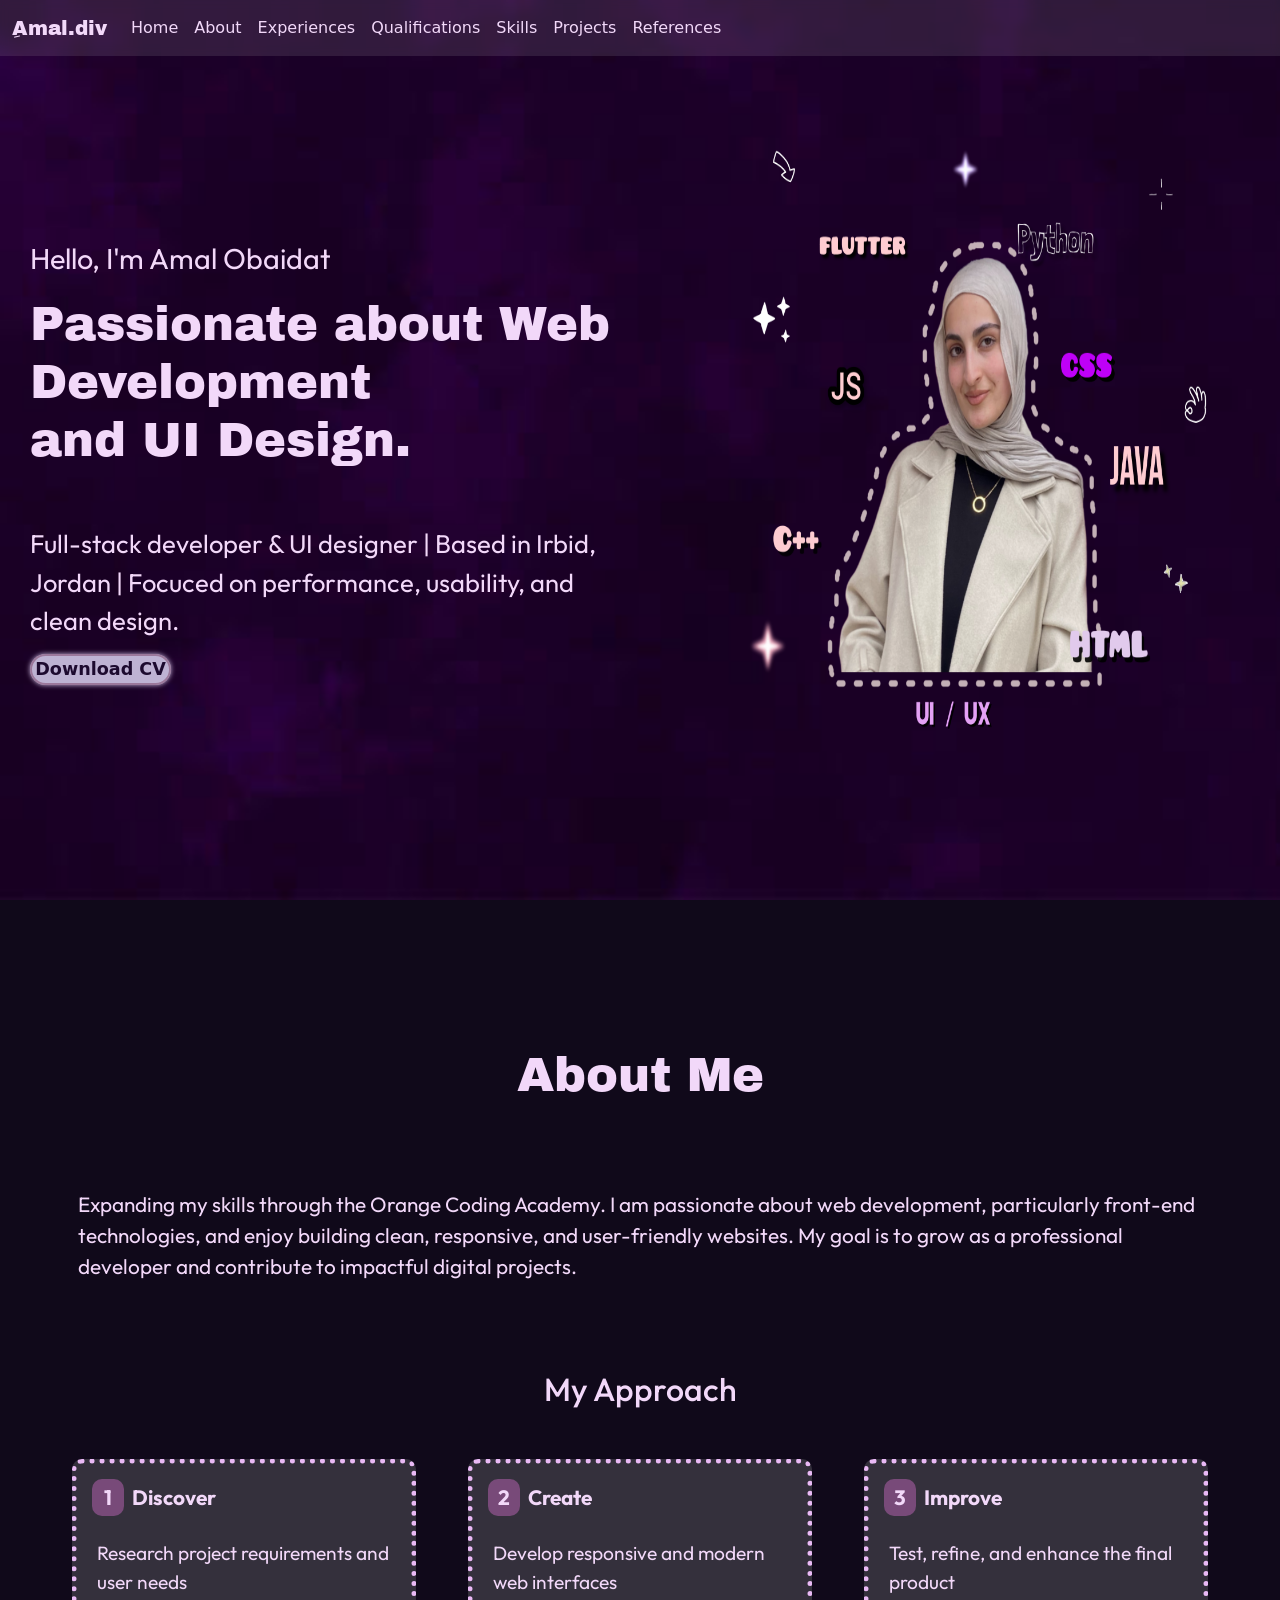
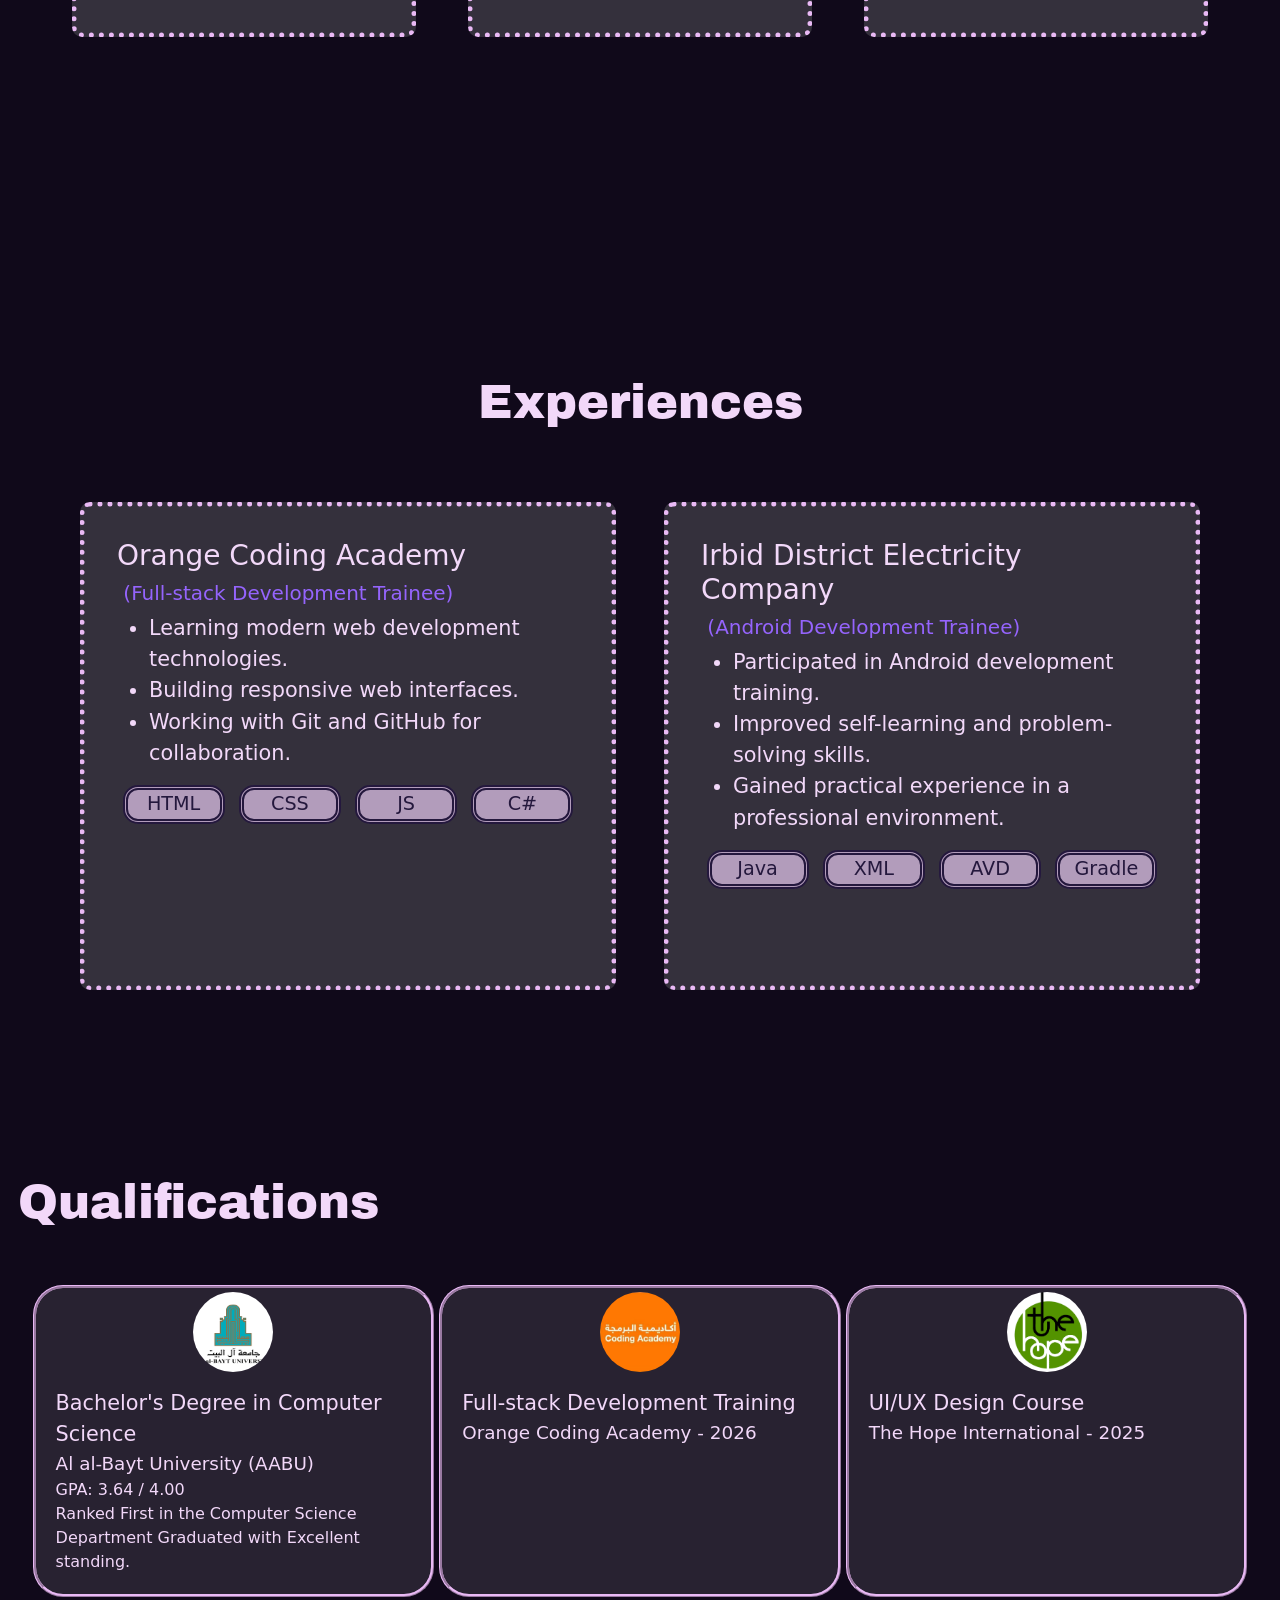
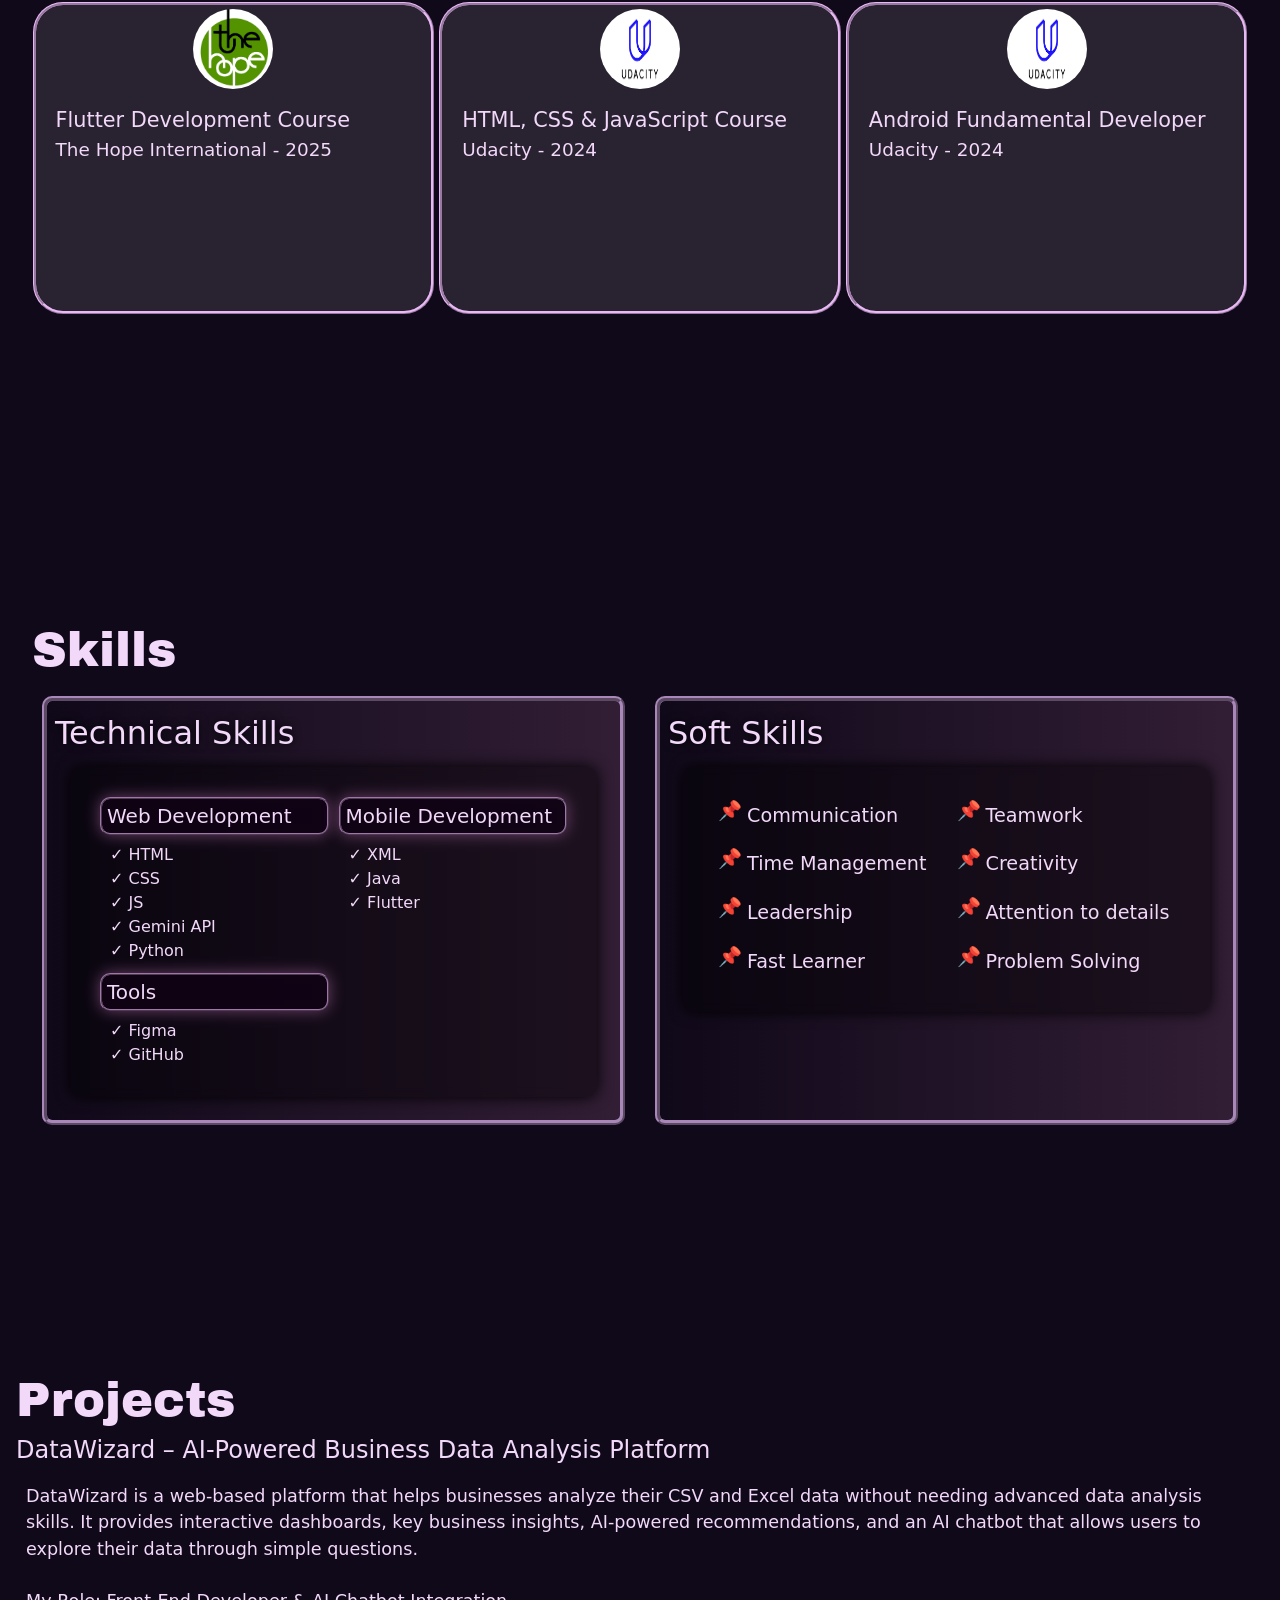
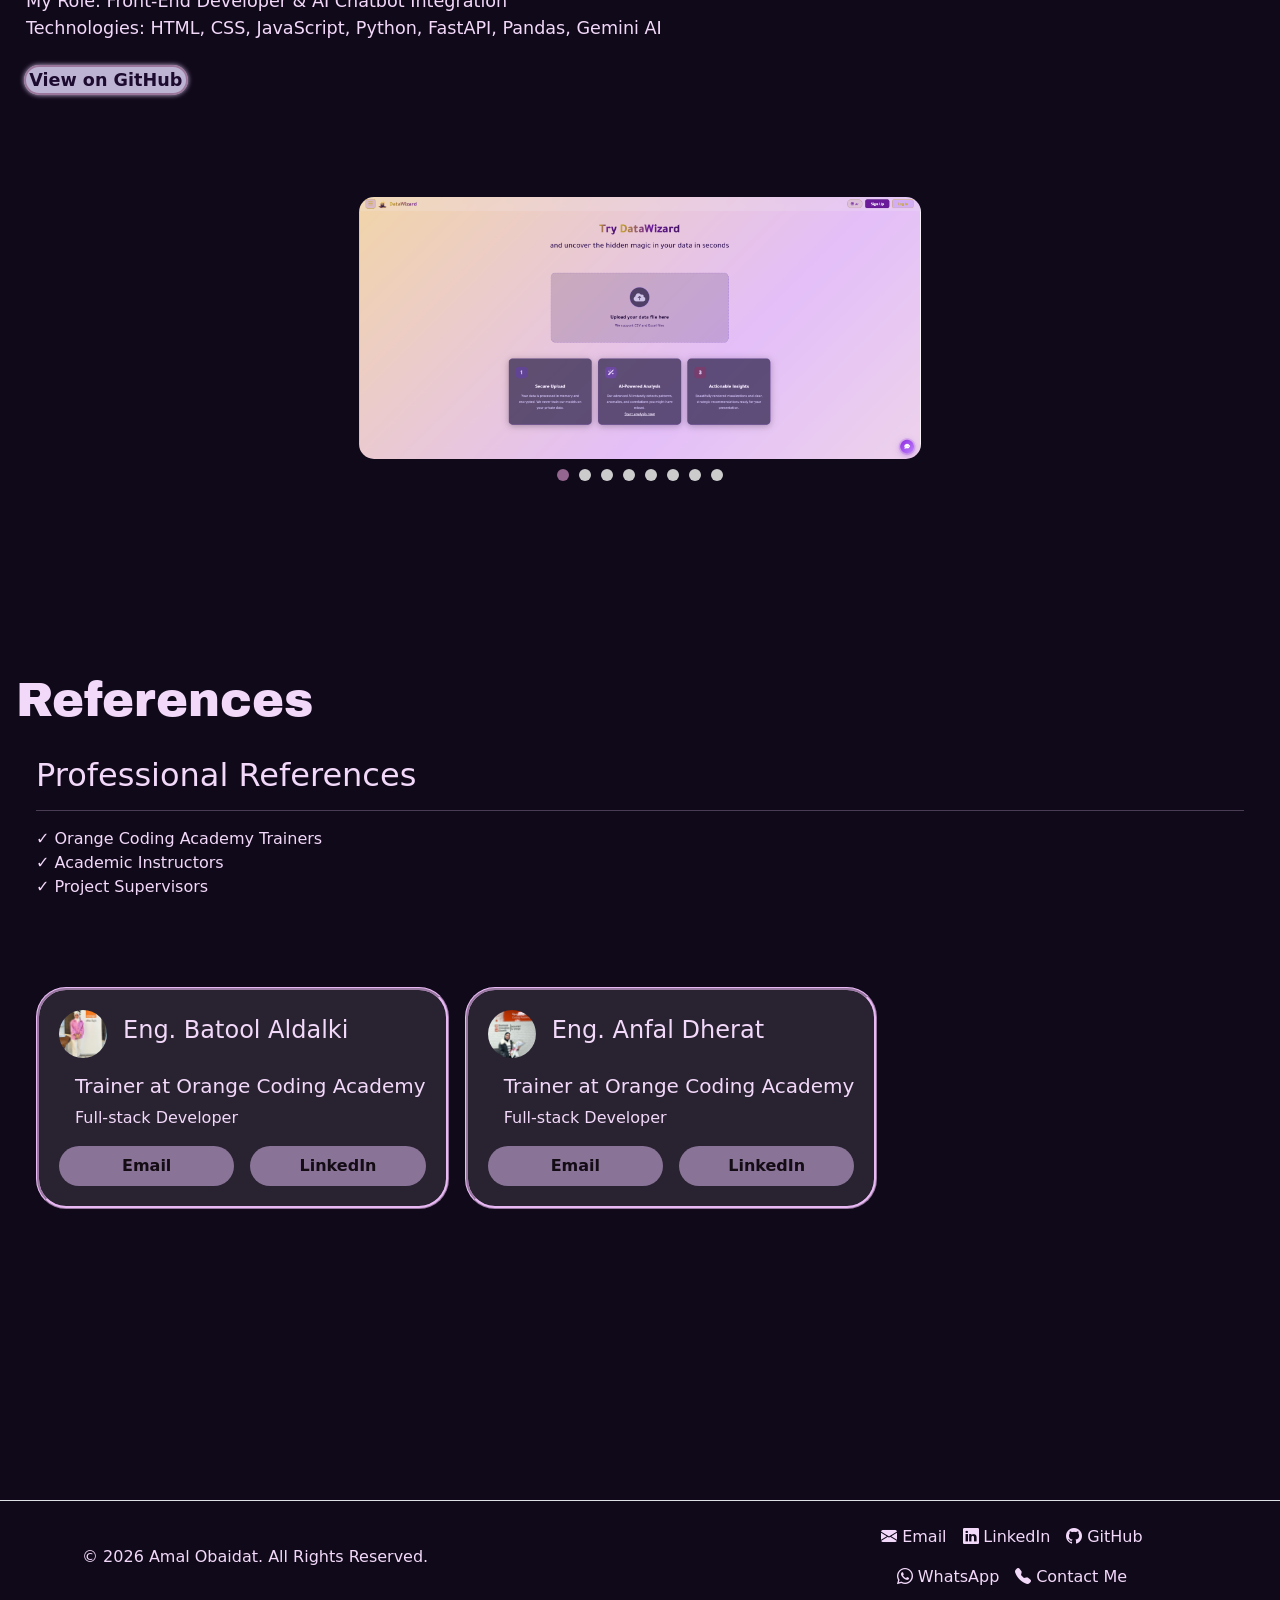
==== index.html @ 9ac4a7b2 "r" ====
<!DOCTYPE html>
<html lang="en">

<head>
    <meta charset="UTF-8">
    <meta name="viewport" content="width=device-width, initial-scale=1.0">
    <title>Document</title>
    <link rel="stylesheet" href="home.css">
    <link rel="preconnect" href="https://fonts.googleapis.com">
    <link rel="preconnect" href="https://fonts.gstatic.com" crossorigin>
    <link href="https://fonts.googleapis.com/css2?family=Archivo+Black&display=swap" rel="stylesheet">
    <link href="https://fonts.googleapis.com/css2?family=Outfit&display=swap" rel="stylesheet">
    <link href="https://cdn.jsdelivr.net/npm/bootstrap@5.3.2/dist/css/bootstrap.min.css" rel="stylesheet">
    <link rel="stylesheet" href="https://cdn.jsdelivr.net/npm/bootstrap-icons@1.13.1/font/bootstrap-icons.min.css">

</head>

<body>
    <nav class="navbar navbar-expand-lg navbar-dark">
        <div class="container-fluid">
            <a class="navbar-brand" href="#">ِAmal.div</a>
            <button class="navbar-toggler" type="button" data-bs-toggle="collapse"
                data-bs-target="#navbarSupportedContent" aria-controls="navbarSupportedContent" aria-expanded="false"
                aria-label="Toggle navigation">
                <span class="navbar-toggler-icon"></span>
            </button>
            <div class="collapse navbar-collapse" id="navbarSupportedContent">
                <ul class="navbar-nav me-auto mb-2 mb-lg-0">
                    <li class="nav-item">
                        <a class="nav-link active" aria-current="page" href="#">Home</a>
                    </li>
                    <li class="nav-item">
                        <a class="nav-link active" href="#aboutSec">About</a>
                    </li>
                    <li class="nav-item ">
                        <a class="nav-link active" href="#experSec">Experiences</a>
                    </li>
                    <li class="nav-item ">
                        <a class="nav-link active" href="#qualiSec">Qualifications</a>
                    </li>
                    <li class="nav-item ">
                        <a class="nav-link active" href="#skillsSec">Skills</a>
                    </li>
                    <li class="nav-item">
                        <a class="nav-link active" href="#projSec">Projects</a>
                    </li>
                    <li class="nav-item">
                        <a class="nav-link active" href="#refSec">References</a>
                    </li>
                </ul>
            </div>
        </div>
    </nav>
    <section class="hero">
        <div class="mainHero">

            <div class="grid2">
                <div class="name outfit">
                    <p>Hello, I'm Amal Obaidat</p>
                </div>
                <div class="archivo-black-regular textSize">
                    <h3>Passionate about Web Development<br> and UI Design.</h3>
                </div>
                <br><br>
                <div class="disc outfit">
                    <p>Full-stack developer & UI designer | Based in Irbid, Jordan | Focuced
                        on performance, usability, and clean design.</p>
                </div>
                <div>
                    <a href="https://www.luminpdf.com/app/pdf/viewer/amal-obaidat-cv-6aa85204b382216ed9aecb47?credentials-id=407cf5a4-6e27-4ffc-93f7-f5c32517cfba&authStatus=sign_up&can-join-workspace=false&from=drive"
                        id="cvBut" target="_blank">Download CV</a>
                </div>
            </div>
            <div class="img"><img src="images/amalPic2.png"></div>
        </div>
    </section>


    <section class="about outfit" id="aboutSec">
        <div class="archivo-black-regular title"> About Me</div>
        <div class="content">
            <div class="mainText">
                <p>Expanding my skills through the Orange Coding Academy. I am passionate about web development,
                    particularly
                    front-end technologies, and enjoy building clean, responsive, and user-friendly websites. My goal is
                    to grow
                    as a professional developer and contribute to impactful digital projects.
                </p>

            </div>
            <br>
            <div class="cardContainer">
                <h2 class="headText">My Approach</h2>
                <div class="cards">
                    <div class="card1">
                        <div class="cardContent">
                            <div class="top">
                                <div class="num1">1</div>
                                <div class="sub">
                                    <p>Discover</p>
                                </div>
                            </div>

                            <div>
                                <p class="text">Research project requirements and user needs</p>
                            </div>
                        </div>
                    </div>
                    <div class="card2">
                        <div class="cardContent">
                            <div class="top">
                                <div class="num2">2</div>
                                <div class="sub">
                                    <p>Create</p>
                                </div>
                            </div>
                            <div>
                                <p class="text">Develop responsive and modern web interfaces</p>
                            </div>
                        </div>
                    </div>
                    <div class="card3">

                        <div class="cardContent">
                            <div class="top">
                                <div class="num3">3</div>
                                <div class="sub">
                                    <p>Improve</p>
                                </div>
                            </div>

                            <div>
                                <p class="text">Test, refine, and enhance the final product</p>
                            </div>
                        </div>
                    </div>
                </div>
            </div>

        </div>

    </section>
    <section class="experiences" id="experSec">

        <div class="sec1">
            <div class="archivo-black-regular Etitle"> Experiences</div>
            <div class="EContent">
                <div class="contentCards">
                    <div class="expCards">
                        <h3 class="head3">Orange Coding Academy</h3>
                        <h5 class="discHeading">&nbsp;(Full-stack Development Trainee)</h5>
                        <ul class="list">
                            <li>Learning modern web development technologies.</li>
                            <li>Building responsive web interfaces.</li>
                            <li>Working with Git and GitHub for collaboration.</li>
                        </ul>
                        <div class="using">
                            <div class="items">HTML</div>
                            <div class="items">CSS</div>
                            <div class="items"> JS</div>
                            <div class="items">C#</div>
                        </div>
                    </div>
                    <div class="expCards">
                        <h3 class="head3">Irbid District Electricity Company</h3>
                        <h5 class="discHeading">&nbsp;(Android Development Trainee)</h5>
                        <ul class="list">
                            <li>Participated in Android development training.</li>
                            <li>Improved self-learning and problem-solving skills.</li>
                            <li>Gained practical experience in a professional environment.</li>
                        </ul>
                        <div class="using">
                            <div class="items">Java</div>
                            <div class="items">XML</div>
                            <div class="items">AVD</div>
                            <div class="items">Gradle</div>
                        </div>
                    </div>
                </div>

            </div>
        </div>

    </section>
    <section class="qualifications" id="qualiSec">
        <div class="archivo-black-regular title"> Qualifications</div>
        <div class="quali">
            <div class="qualiCards">
                <div class="icon"><img src="images/AABU.png" alt="AABU"></div>
                <div class="qualiName">Bachelor's Degree in Computer Science</div>
                <div class="from">Al al-Bayt University (AABU)</div>
                <div class="moreDetails">GPA: 3.64 / 4.00 <br>
                    Ranked First in the Computer Science Department
                    Graduated with Excellent standing.</div>
            </div>
            <div class="qualiCards">
                <div class="icon"><img src="images/orange.jpg" alt="orange"></div>
                <div class="qualiName">Full-stack Development Training</div>
                <div class="from">Orange Coding Academy - 2026</div>
            </div>
            <div class="qualiCards">
                <div class="icon">
                    <div><img src="images/the hope.png" alt="the hope"></div>
                </div>
                <div class="qualiName">UI/UX Design Course</div>
                <div class="from">The Hope International - 2025</div>
            </div>
            <div class="qualiCards">
                <div class="icon"><img src="images/the hope.png" alt="the hope"></div>
                <div class="qualiName">Flutter Development Course</div>
                <div class="from">The Hope International - 2025</div>
            </div>
            <div class="qualiCards">
                <div class="icon"><img src="images/udacity.png" alt="udacity"></div>
                <div class="qualiName">HTML, CSS & JavaScript Course</div>
                <div class="from">Udacity - 2024</div>
            </div>
            <div class="qualiCards">
                <div class="icon"><img src="images/udacity.png" alt="udacity"></div>
                <div class="qualiName">Android Fundamental Developer</div>
                <div class="from">Udacity - 2024</div>
            </div>
        </div>
    </section>
    <section class="skills " id="skillsSec">
        <div class="archivo-black-regular title"> Skills</div>
        <div class="skillsContainer">
            <div class="techSection">
                <div class="skillTitle">Technical Skills</div>
                <div class="techSkill">
                    <div class="techList">
                        <h5 class="head5 back">Web Development</h5>
                        <div class="langs">✓ HTML</div>
                        <div class="langs">✓ CSS</div>
                        <div class="langs">✓ JS</div>
                        <div class="langs">✓ Gemini API</div>
                        <div class="langs">✓ Python</div>
                    </div>
                    
                    <div class="techList">
                        <h5 class="head5 back">Mobile Development</h5>
                        <div class="langs">✓ XML</div>
                        <div class="langs">✓ Java</div>
                        <div class="langs">✓ Flutter</div>
                    </div>
                    
                     <div class="techList">
                        <h5 class="head5 back">Tools</h5>
                        <div class="langs">✓ Figma</div>
                        <div class="langs">✓ GitHub</div>
                    </div>

                    
                    
                </div>
            </div>
            <div class="softSection">
                <div class="skillTitle">Soft Skills</div>
                <div class="softSkill">
                    <div class="soft">Communication</div>
                    <div class="soft">Teamwork</div>
                    <div class="soft">Time Management</div>
                    <div class="soft">Creativity</div>
                    <div class="soft">Leadership</div>
                    <div class="soft">Attention to details</div>
                    <div class="soft">Fast Learner</div>
                    <div class="soft">Problem Solving</div>
                </div>
            </div>
        </div>
    </section>
    <section class="projects" id="projSec">
        <div class="archivo-black-regular title"> Projects</div>

        <div class="proName">
            <h4 class="head4">DataWizard – AI-Powered Business Data Analysis Platform </h4>
            <div>
                <p>DataWizard is a web-based platform that helps businesses analyze their CSV and Excel data without
                    needing
                    advanced data analysis skills. It provides interactive dashboards, key business insights, AI-powered
                    recommendations, and an AI chatbot that allows users to explore their data through simple
                    questions.<br><br>

                    My Role: Front-End Developer & AI Chatbot Integration<br>
                    Technologies: HTML, CSS, JavaScript, Python, FastAPI, Pandas, Gemini AI</p>
                    <a href="https://github.com/amal-Obaidat55" class="gitBtn">View on GitHub</a>
            </div>
        </div>
        <div class="proCont">
            <input type="radio" name="imgs" id="img1" checked>
            <input type="radio" name="imgs" id="img2">
            <input type="radio" name="imgs" id="img3">
            <input type="radio" name="imgs" id="img4">
            <input type="radio" name="imgs" id="img5">
            <input type="radio" name="imgs" id="img6">
            <input type="radio" name="imgs" id="img7">
            <input type="radio" name="imgs" id="img8">

            <div class="proImgs">
                <div class="imgs slide1"><img src="images/home.png" alt="proPic"></div>
                <div class="imgs slide2"><img src="images/basic1.png" alt="proPic"></div>
                <div class="imgs slide3"><img src="images/basic2.png" alt="proPic"></div>
                <div class="imgs slide4"><img src="images/ai1.png" alt="proPic"></div>
                <div class="imgs slide5"><img src="images/dash.png" alt="proPic"></div>
                <div class="imgs slide6"><img src="images/insight1.png" alt="proPic"></div>
                <div class="imgs slide7"><img src="images/chat.png" alt="proPic"></div>
                <div class="imgs slide8"><img src="images/history.png" alt="proPic"></div>
            </div>
            <div class="dots">
                <label for="img1"></label>
                <label for="img2"></label>
                <label for="img3"></label>
                <label for="img4"></label>
                <label for="img5"></label>
                <label for="img6"></label>
                <label for="img7"></label>
                <label for="img8"></label>
            </div>
        </div>

    </section>
    <section class="references" id="refSec">
        <div class="archivo-black-regular title"> References</div>
        <div class="refContent">
            <h2 class="head2">Professional References</h2>
            <hr>
            <div class="refPiont">
                <p>
                    ✓ Orange Coding Academy Trainers<br>
                    ✓ Academic Instructors<br>
                    ✓ Project Supervisors<br>
                </p>
                <br><br><br>
                <div class="refCards">
                    <div class="RCard1">
                        <div class="nameImg">
                            <img src="images/batoolCoach.jpg">
                            <h4 class="head4">
                                Eng. Batool Aldalki
                            </h4>

                        </div>
                        <h5 class="head5 refHead">Trainer at Orange Coding Academy</h5>
                        <p>Full-stack Developer</p>
                        <div class="RContact">
                            <a href="mailto:gt.batool.aldalki@orange.com">Email</a>
                            <a href="https://www.linkedin.com/in/batool-walid-b33894228/">LinkedIn</a>
                        </div>

                    </div>
                    <div class="RCard2">
                        <div class="nameImg">
                            <img src="images/anfalCoach.jpg">
                            <h4 class="head4">
                                Eng. Anfal Dherat
                            </h4>

                        </div>

                        <h5 class="head5 refHead">Trainer at Orange Coding Academy</h5>
                        <p>Full-stack Developer</p>
                        <div class="RContact">
                            <a href="mailto:gt.anfal.daharat@orange.com">Email</a>
                            <a href="https://www.linkedin.com/in/anfal-dherat/">LinkedIn</a>

                        </div>
                    </div>
                </div>

            </div>
    </section>
    <footer class="py-3  border-top">
        <div class="container d-flex flex-wrap justify-content-between align-items-center">
            <p class="col-md-4 mb-0 ">&copy; 2026 Amal Obaidat. All Rights Reserved.</p>

            <ul class="nav col-md-4 justify-content-center">
                <li class="nav-item">
                    <a href="mailto:amalobaidat065@gmail.com" target="_blank"
                        class="nav-link px-2 "><i class="bi bi-envelope-fill"></i>Email</a></li>
                <li class="nav-item"><a href="https://www.linkedin.com/in/amal-obaidat-153306365" target="_blank"
                        class="nav-link px-2 "><i class="bi bi-linkedin"></i>LinkedIn</a></li>
                <li class="nav-item"><a href="https://github.com/amal-Obaidat55" target="_blank"
                        class="nav-link px-2 "><i class="bi bi-github"></i>GitHub</a></li>
                <li class="nav-item"><a href="https://wa.me/962775417421" target="_blank"
                        class="nav-link px-2 "><i class="bi bi-whatsapp"></i>WhatsApp </a></li>
                <li class="nav-item"><a href="tel:+962775417421" target="_blank" class="nav-link px-2 "><i class="bi bi-telephone-fill"></i>Contact Me </a>
                </li>
            </ul>
        </div>
    </footer>
    <script src="https://cdn.jsdelivr.net/npm/bootstrap@5.3.2/dist/js/bootstrap.bundle.min.js"></script>
</body>

</html>
---- home.css ----
* {
    color: rgb(242, 216, 249);

}

body {
    margin: 0;
    padding: 0;
}

.navbar {
    background: rgba(255, 255, 255, 0.1);
    backdrop-filter: blur(5px);
    position: fixed !important;
    width: 100%;
    top: 0;
    z-index: 1000;
}

.navbar .nav-link.active {
    color: rgb(242, 216, 249) !important;

}

.navbar-brand {
    color: rgb(242, 216, 249) !important;
    font-family: "Archivo Black", sans-serif;
    font-weight: 200;
    font-style: normal;
}

.hero,
.about,
.experiences,
.qualifications,
.skills,
.projects,
.references {
    width: 100%;
    height: 100%;
}

.mainHero {
    padding: 10px;
    height: 100vh;
    background-image: url(images/PBack.jpg);
    background-repeat: no-repeat;
    background-size: cover;
    display: flex;
}

.grid2 {
    padding: 20px;
    flex: 1;
    height: 100dvh;
    display: flex;
    flex-direction: column;
    justify-content: center;
}

.archivo-black-regular {
    font-family: "Archivo Black", sans-serif;
    font-weight: 400;
    font-style: normal;
}

.textSize h3 {
    font-size: 3rem;
}

.outfit {
    font-family: "Outfit", sans-serif;
    font-optical-sizing: auto;
    font-weight: 400;
    font-style: normal;
}

.name {
    font-size: 1.8rem;
}

.disc {
    font-size: 1.6rem;
}

#cvBut {
    color: rgb(29, 10, 47);
    font-size: 1.1rem;
    text-decoration: none;
    border-radius: 25px;
    background-color: rgb(208, 198, 230, 0.9);
    margin-top: 3rem;
    border: 2px solid rgb(155, 120, 155);
    box-shadow: 0 0 5px rgb(200, 181, 219);
    width: 25%;
    height: 50%;
    padding: 0.2rem;
    font-weight: bold;
}

#cvBut:hover {
    color: rgb(242, 216, 249);
    background-color: rgb(208, 198, 230, 0.3);
    transition: 0.5s ease;
    transform: scale(1.3);
    padding: 0.5rem;
    border: 2px none plum;
    box-shadow: 0 0 8px rgb(155, 120, 155);
    font-weight: bold;
}

.img {
    flex: 1;
    display: flex;
    align-items: center;
    justify-content: center;

}

.img img {
    margin: 50px 20px 20px;
    width: 90%;
    height: 90%;
}

@media (max-width:480px) {
    .mainHero {
        padding: 3px;
        min-height: 100dvh;
        height: 100dvh;
        flex-direction: column-reverse;
        text-align: center;
    }

    .grid2 {
        padding: 5px;
        height: 50%;
        align-items: center;
    }

    .textSize h3 {
        font-size: 1rem;
    }

    .name {
        font-size: 0.8rem;
    }

    .disc {
        font-size: 0.8rem;
    }

    .img img {
        width: 60%;
        height: auto;
        margin-top: 80px;
    }

    #cvBut {
        width: fit-content;
        margin-top: 1rem;
        font-size: 0.7rem;
        padding: 2px 4px;
        height: auto;
    }


}

@media (min-width:481px) and (max-width:768px) {
    .mainHero {
        padding: 13px;
        min-height: 100dvh;
        height: 100dvh;
        flex-direction: column-reverse;
        text-align: center;
    }

    .grid2 {
        padding: 5px;
        height: 50%;
        align-items: center;
    }

    .textSize h3 {
        font-size: 1.5rem;
    }

    .name {
        font-size: 1.3rem;
    }

    .disc {
        font-size: 1.1rem;
    }

    .img img {
        width: 50%;
        height: auto;
        padding-top: 20px;
    }

    #cvBut {
        width: fit-content;
        margin-top: 2rem;
        padding: 4px 8px;
        height: auto;
    }
}


@media (min-width:769px) and (max-width:1279px) {
    .name{
        font-size: 1.6rem;
    }
       
    .textSize h3{
        font-size: 2rem;
    }
    .outfit{
        font-size: 1.5rem;
    }

    .img img{
        width: 90%;
        height: 70%;
    }
    
}


@media (min-width:1280px) {}

.about {
    background-image: url(images/back1.png);
    background-size: cover;
    height: 100dvh;
    display: flex;
    flex-direction: column;
    justify-content: center;
    align-items: center;
}

.title {
    margin-top: 3rem;
    font-size: 3rem;
}

.content {
    padding: 30px;
    display: flex;
    flex-direction: column;
    justify-content: center;
    align-items: center;
}

.mainText {
    margin: 3rem;
    font-size: 1.3rem;
}

.cardContainer {
    display: flex;
    flex-direction: column;
    justify-content: center;
    align-items: center;
}

.cards {
    display: flex;
    gap: 2rem;
    margin: 2rem;
}

.card1,
.card2,
.card3 {
    flex: 1;
    background-color: rgb(137, 139, 141, 0.3);
    margin: 10px;
    padding: 10px;
    border-radius: 10px;
    display: flex;
    flex-direction: column;
    border: 5px dotted rgb(233, 185, 245);
}

.card1:hover,
.card2:hover,
.card3:hover {
    transition: 0.5s ease;
    transform: scale(1.1);
}

.top {
    display: flex;
    gap: 3px;
    font-weight: bold;
    font-size: 1.3rem;
}

.sub {
    margin-top: 0.5rem;
}

.text {
    padding: 10px;
    font-size: 1.2rem;
}

.num1,
.num2,
.num3 {
    background-color: rgba(150, 86, 147, 0.7);
    height: fit-content;
    border-radius: 10px;
    width: 2rem;
    padding: 3px;
    margin: 5px;
    text-align: center;
}

@media (max-width:480px) {

    .title {
        font-size: 1.3rem;
        margin-top: 3.1rem;
    }

    .content {
        padding: 5px;
    }

    .mainText {
        margin: 0.5rem;
        font-size: 0.8rem;
        text-align: center;
    }

    .cards {
        flex-direction: column;
        gap: 1px;
        margin: 2px;
    }

    .card1,
    .card2,
    .card3 {
        flex: 1;
        width: 100%;
    }

    .headText {
        font-size: 1rem;
    }

    .top {
        gap: 1px;
        font-size: 0.8rem;
    }

    .sub {
        margin-top: 0.4rem;
    }

    .text {
        padding: 2px;
        font-size: 0.8rem;
    }

    .num1,
    .num2,
    .num3 {
        width: 0.8rem;
        padding: 1px;
        margin: 3px;
    }

}

@media (min-width:481px) and (max-width:768px) {
    .title {
        margin-top: 2rem;
        font-size: 2rem;
    }

    .mainText {
        margin: 1rem;
        font-size: 1rem;
    }

    .headText {
        font-size: 1.5rem;
    }

    .cards {
        gap: 0.5rem;
        margin: 0.2rem;
    }
    .sub{
        font-size: 1rem;
    }
    .text{
        font-size: 1rem;
    }
    .card1,
    .card2,
    .card3 {
        font-size: 0.5rem;
    }

    .num1,
    .num2,
    .num3 {
        width: 2rem;
    }
}

@media (min-width:769px) and (max-width:1279px) {
    .title{
        font-size: 2rem;
        margin-top: 2rem;
    }
    .mainText{
        margin: 1rem;
        font-size: 1.3rem;
    }
    .cards{
        margin: 1rem;
        gap: 1rem;
    }
    .top{
        font-size: 1.2rem;
    }

}

@media (min-width:1280px) {}

.experiences {
    background-image: url(images/back1.png);
    background-size: cover;
    height: 100dvh;
    display: flex;
}

.sec1 {
    flex: 1;
    display: flex;
    flex-direction: column;
    padding: 3rem;
    justify-content: center;
    align-items: center;
}

.EContent {
    display: flex;
    margin-top: 2rem;
}

.Etitle {
    margin-top: 1.5rem;
    font-size: 3rem;
}

.contentCards {
    flex: 1;
    display: flex;
    flex-direction: row;
    gap: 3rem;
    margin: 2rem;
    height: 100%;
}

.expCards {
    border: 5px dotted rgb(233, 185, 245);
    background-color: rgb(137, 139, 141, 0.3);
    flex: 1;
    padding: 2rem;
    border-radius: 10px;

}

.expCards:hover {
    transition: 0.5s ease;
    transform: scale(1.1);
}

.discHeading {
    color: rgb(149, 100, 253);
}

.list {
    font-size: 1.3rem;
}

.using {
    display: grid;
    grid-template-columns: repeat(4, 1fr);
    gap: 3px;
    justify-items: center;
    align-items: center;
}

.items {
    border: 5px double rgb(36, 24, 61);
    color: rgb(36, 24, 61);
    background-color: rgba(233, 203, 241, 0.7);
    border-radius: 15px;
    width: 90%;
    text-align: center;
    font-size: 1.2rem;
}

@media (max-width:480px) {

    .experiences {
        height: 100dvh;
    }

    .sec1 {
        padding: 0.2rem;
    }

    .EContent {
        padding: 0.1rem;
        margin-top: 1rem;
    }

    .Etitle {
        font-size: 2rem;
    }

    .contentCards {
        flex-direction: column;
        gap: 0.5rem;
        margin: 0.1rem;
        height: auto;
        width: 100%;
    }

    .expCards {
        padding: 10px;
    }

    .expCards h3 {
        font-size: 1rem;
    }

    .expCards h5 {
        font-size: 0.9rem;
    }

    .list {
        font-size: 0.8rem;
    }

    .using {
        grid-template-columns: repeat(4, 1fr);
    }

    .items {
        width: 100%;
        font-size: 0.8rem;
    }


}

@media (min-width:481px) and (max-width:768px) {
    .sec1{
        padding: 1rem;
    }
    .EContent{
        margin-top: 1rem;
    }
    .Etitle{
        font-size: 2rem;
    }
    .contentCards{
        gap: 0.5rem;
        margin: 0.5rem;
    }
    .expCards{
        padding: 0.5rem;
    }
    .list{
        font-size: 1rem;
    }
    .head3{
        font-size: 1.5rem;
    }
    .discHeading{
        font-size: 1.2rem;
    }
    .items{
        font-size: 0.9rem;
    }
}

@media (min-width:769px) and (max-width:1279px) {
    .sec1{
        padding: 1rem;
    }
    .EContent{
        margin-top: 1rem;
    }
    .Etitle{
        margin-top: 1rem;
    }
    .contentCards{
        gap: 1rem;
        margin: 1rem;
    }
    .expCards{
        padding: 1.5rem;
    }
    .list{
        font-size: 1.1rem;
    }
    .items{
        font-size: 1rem;
    }
}

@media (min-width:1280px) {}

.qualifications {
    background-image: url(images/back1.png);
    background-size: cover;
    height: 100dvh;
    display: flex;
    flex-direction: column;
    padding: 1.1rem;

}

.quali {
    margin-top: 2rem;
    display: grid;
    grid-template-columns: repeat(3, 1fr);
    grid-template-rows: repeat(2, 1fr);
    padding: 15px;
    gap: 5px;
}

.qualiCards {
    border: 3px ridge rgb(233, 185, 245);
    background: rgba(255, 255, 255, 0.1);
    backdrop-filter: blur(1px);
    border-radius: 30px;
    padding: 20px;
}

.icon {
    display: flex;
    transform: translateY(-20%);
    border-radius: 50px;
    justify-content: center;
}

.icon img {
    align-items: center;
    width: 5rem;
    height: 5rem;
    border-radius: 50%;
}

.qualiName {
    font-size: 1.3rem;
}

.from {
    font-size: 1.15rem;
}

.moreDetails {
    font-size: 1rem;
}

@media (max-width:480px) {

    .qualifications {
        height: 100dvh;
        padding: 0.2rem;
    }

    .quali {
        grid-template-columns: repeat(2, 1fr);
        margin-top: 0.2rem;
    }

    .qualiCards {
        padding: 20px;
    }

    .icon img {
        width: 2rem;
        height: 2rem;
    }

    .qualiName {
        font-size: 1rem;
    }

    .from {
        font-size: 0.8rem;
    }

    .moreDetails {
        font-size: 0.7rem;
    }

}

@media (min-width:481px) and (max-width:768px) {
    .title{
        font-size: 1.5rem;
    }
    .quali{
        margin-top: 0.1rem;
    }
    .icon img{
        width: 2.5rem;
        height: 2.5rem;
    }
    .qualiName{
        font-size: 1rem;
    }
    .from{
        font-size: 0.9rem;
    }
    .moreDetails{
        font-size: 0.85rem;
    }
}

@media (min-width:769px) and (max-width:1279px) {
    .quali{
        margin-top: 1rem;
    }
    .icon img{
        width: 3rem;
        height: 3rem;
    }
    .qualiName{
        font-size: 1.18rem;
    }
    .from{
        font-size: 1.1rem;
    }
    .moreDetails{
        font-size: 0.97rem;
    }

}

@media (min-width:1280px) {
    
}

.skills {
    background-image: url(images/back1.png);
    background-size: cover;
    height: 100dvh;
    display: flex;
    flex-direction: column;
    padding: 2rem;
    justify-content: center;
    align-content: center;
}

.skillsContainer {
    display: flex;
    flex-wrap: wrap;
    gap: 30px;
    padding: 10px;
}

@keyframes gradient-animation {
    0% {
        background-position: 0% 50%;
    }

    50% {
        background-position: 100% 50%;
    }

    100% {
        background-position: 0% 50%;
    }
}

.techSection,
.softSection {
    flex: 1;
    padding: 3px;
    border: 5px ridge rgb(169, 136, 185);
    border-radius: 10px;
    background: linear-gradient(to right, #10091A, #53324f, #10091A);
    background-size: 400% 400%;
    animation: gradient-animation 20s ease 0.1s infinite;
}

.skillTitle {
    font-size: 2rem;
    font-weight: 500;
    text-shadow: 0 0 8px black;
    padding: 5px;
}
.techSkill{
    flex: 1;
    padding: 30px;
    margin: 5px 20px 20px;
    display: grid;
    grid-template-columns: repeat(2, 1fr);
    gap: 10px;
    background: rgba(0, 0, 0, 0.4);
    backdrop-filter: blur(5px);
    border-radius: 10px;
    box-shadow: 0 0 15px black;
}

.softSkill {
    flex: 1;
    padding: 30px;
    margin: 5px 20px 20px;
    display: grid;
    grid-template-columns: repeat(2, 1fr);
    grid-template-rows: repeat(4, 1fr);
    gap: 10px;
    background: rgba(0, 0, 0, 0.4);
    backdrop-filter: blur(5px);
    border-radius: 10px;
    box-shadow: 0 0 15px black;

}

.back{
    background: rgba(18, 2, 23, 0.7);
    box-shadow: 0 0 15px rgb(105, 63, 101);
    backdrop-filter: blur(5px);
    border-radius: 10px;
    border: 2px ridge rgb(158, 119, 167);
    padding: 5px;
}
.langs{
    padding-left: 10px;
}

.softSkill{
    font-size: 1.2rem;
}


.soft::before {
    content: "📌";
    padding: 5px;
    display: inline-block;
    transform: translateY(-5px);
}


@media (max-width:480px) {
    .skills {
        padding: 0.2rem;
    }

    .skillTitle {
        font-size: 1rem;
    }

    .skillsContainer {
        gap: 3px;
        padding: 1px;
        display: flex;
        flex-direction: column;
    }

    .techSection,
    .softSection {
        flex: 1;
    }

    .techSkill{
        display: flex;
        flex-direction: column;
        padding: 10px;
        margin: 1px 5px 5px;
    }

    .softSkill {
        padding: 10px;
        margin: 1px 5px 5px;
    }

    .softSkill,
    .langs {
        font-size: 0.8rem;
    }

    .langs::after {

        font-size: 0.5rem;
    }

    .head5{
        font-size: 0.9rem !important;
    }
    
}

@media (min-width:481px) and (max-width:768px) {
    .skills{
        padding: 1rem;
    }
    
    .skillsContainer {
        gap: 10px;
        padding: 5px;
    }
    .skillTitle{
        font-size: 1.3rem;
    }
    .softSkill{
        font-size: 0.9rem;
        display: flex;
        flex-direction: column;
    }
    .langs{
        font-size: 1rem;
    }
    .langs::after{
        font-size: 0.8rem;
    }
    .techSkill{
        display: flex;
        flex-direction: column;
    }
    .head5{
        font-size: 1rem !important;
    }
}

@media (min-width:769px) and (max-width:1279px) {
    .skills{
        padding: 1.5rem;
    }
    .softSkill{
        display: flex;
        flex-direction: column;
    }
    .skillTitle{
        font-size: 1.5rem;
    }
    .softSkill,.langs{
        font-size: 1rem;
    }
    .langs::after{
        font-size: 0.8rem;
    }
    .head5{
        font-size: 1rem !important;
    }
}

@media (min-width:1280px) {}

.projects {
    background-image: url(images/back1.png);
    background-size: cover;
    height: 100dvh;
    display: flex;
    flex-direction: column;
    padding: 1rem;

}

input[name="imgs"] {
    display: none;
}

.proName p {
    padding: 10px;
    font-size: 1.1rem;
}

.proCont {
    flex: 1;
    display: flex;
    flex-direction: column;
    justify-content: center;
    align-content: center;
}

.gitBtn{
    color: rgb(29, 10, 47);
    font-size: 1.1rem;
    text-decoration: none;
    border-radius: 25px;
    background-color: rgb(208, 198, 230, 0.9);
    margin-left: 0.5rem;
    border: 2px solid rgb(155, 120, 155);
    box-shadow: 0 0 5px rgb(200, 181, 219);
    width: fit-content;
    font-weight: bold;
    height: 50%;
    padding: 0.2rem;
}

.gitBtn:hover{
    color: rgb(242, 216, 249);
    background-color: rgb(208, 198, 230, 0.3);
    transition: 0.5s ease;
    transform: scale(1.3);
    padding: 0.5rem;
    border: 2px none plum;
    box-shadow: 0 0 8px rgb(155, 120, 155);
    font-weight: bold;
}

.proImgs .imgs {
    display: none;
}

.imgs img {
    width: 45%;
    height: 45%;
    border-radius: 15px;
}

.imgs img:hover {
    transform: scale(1.7) translateY(-60px);
    transition: 0.5s ease;
}

.dots {
    display: flex;
    justify-content: center;
    gap: 10px;
    margin-top: 10px;
}

.dots label {
    width: 12px;
    height: 12px;
    border-radius: 10px;
    background: #ccc;
    cursor: pointer;
}

#img1:checked~.proImgs .slide1,
#img2:checked~.proImgs .slide2,
#img3:checked~.proImgs .slide3,
#img4:checked~.proImgs .slide4,
#img5:checked~.proImgs .slide5,
#img6:checked~.proImgs .slide6,
#img7:checked~.proImgs .slide7,
#img8:checked~.proImgs .slide8 {
    display: flex;
    justify-content: center;

}

#img1:checked~.dots label[for="img1"],
#img2:checked~.dots label[for="img2"],
#img3:checked~.dots label[for="img3"],
#img4:checked~.dots label[for="img4"],
#img5:checked~.dots label[for="img5"],
#img6:checked~.dots label[for="img6"],
#img7:checked~.dots label[for="img7"],
#img8:checked~.dots label[for="img8"] {
    background-color: #94658f;
}

@media (max-width:480px) {
    .proName p {
        padding: 5px;
        font-size: 0.8rem;
    }

    .head4 {
        font-size: 1rem;
    }

    .imgs img {
        width: 100%;
    }

    .imgs img:hover {
        transform: scale(1) translateY(0);
    }

    .gitBtn{
        width: fit-content;
        margin-top: 1rem;
        font-size: 0.7rem;
        padding: 2px 4px;
        height: auto;
    }


}

@media (min-width:481px) and (max-width:768px) {
    .proName p{
        font-size: 1rem;
    }
    .head4{
        font-size: 1.2rem;
    }
    .imgs img{
        width: 80%;
    }
    .imgs img:hover{
        transform: scale(1);
    }
    .gitBtn{
        width: fit-content;
        margin-top: 2rem;
        padding: 4px 8px;
        font-size: 0.9rem ;
        height: auto;
    }
}

@media (min-width:769px) and (max-width:1279px) {
    .imgs img{
        width: 70%;
        height: 50%;
    }
    .imgs img:hover{
        transform: scale(1.3) translateY(-60px);
    }
}

@media (min-width:1280px) {}

.references {
    background-image: url(images/back1.png);
    background-size: cover;
    height: 100dvh;
    display: flex;
    flex-direction: column;
    padding: 1rem;

}

.refContent {
    padding: 20px;
}

.refPoint p {
    padding-left: 40px;

}

.refPoint {
    height: 100%;
    display: flex;
    flex-direction: column;
    justify-content: space-between;
}

.refCards{
    display: flex;
    gap:1rem;
    
}

.RCard1,.RCard2{
    border: 3px ridge rgb(233, 185, 245);
    background: rgba(255, 255, 255, 0.1);
    backdrop-filter: blur(1px);
    border-radius: 30px;
    padding: 20px;
    justify-content: start;
    
}
.RCard1 p{
    padding-left: 1rem;
}
.RCard2 p{
     padding-left: 1rem;
}
.nameImg{
    display: flex;
    justify-items: center;
    align-items: center;
    gap: 1rem;
}
.refHead{
    padding-left: 1rem;
    padding-top: 1rem;
}
.nameImg img{
    width: 3rem;
    height: 3rem;
    border-radius: 50%;
}
.RContact{ 
    display: flex;
    justify-content: center;
    gap: 1rem;
}
.RContact a{
    flex: 1;
    text-decoration: none;
    text-align: center;
    padding: 0.5rem;
    color: rgb(20, 12, 21) !important;
    background: rgba(234, 195, 254, 0.5);
    border-radius: 50px;
    font-size: 1rem;
    font-weight: bold !important;
}

.RContact a:hover{
    color: rgb(234, 195, 254) !important;
    background: rgba(20, 12, 21, 0.5);
    transition: 0.5s ease;
    box-shadow: 0 0 10px #79567e;
    transform: scale(1.1);
}
@media (max-width:480px) {
    .head2 {
        font-size: 0.9rem;
    }

    .refContent p {
        padding-left: 20px;
        font-size: 0.8rem;

    }

    .refCards{
        gap: 0.5rem;
    }
    .RCard1 p{
        padding-left: 0.5rem;
    }
    .RCard2 p{
        padding-left: 0.5rem;
    }
    .nameImg{
        gap: 0.5rem;
    }
    .nameImg img{
        width: 2rem;
        height: 2rem;
    }
    .refHead{
        padding-left: 0.5rem;
        padding-top: 0.5rem;
    }
    .head5{
        font-size: 0.9rem;
    }
    .RContact{
        gap: 0.2rem;
    }
    .RContact a{
        padding: 0.2rem;
        font-weight: 200;
        font-size: 0.7rem;
    }
}

@media (min-width:481px) and (max-width:768px) {
    .RContact a{
        padding: 0.5rem;
        font-weight: 200;
        font-size: 0.9rem;
    }
}

@media (min-width:769px) and (max-width:1279px) {}

@media (min-width:1280px) {}

footer {
    background-image: url("images/back1.png");
    background-repeat: no-repeat;
    background-size: cover;
}



.nav-link {
    color: rgb(242, 216, 249) !important;

}

.nav-link i{
    padding-right: 0.3rem !important;
}

@media (max-width:480px) {
    .container{
        display: flex;
        flex-direction: column-reverse;
    }
    .nav{
        margin-bottom: 0.5rem !important; 
    }
    .nav-link {
        font-size: 0.8rem !important;
    }
}

@media (min-width:481px) and (max-width:768px) {}

@media (min-width:769px) and (max-width:1279px) {}

@media (min-width:1280px) {}
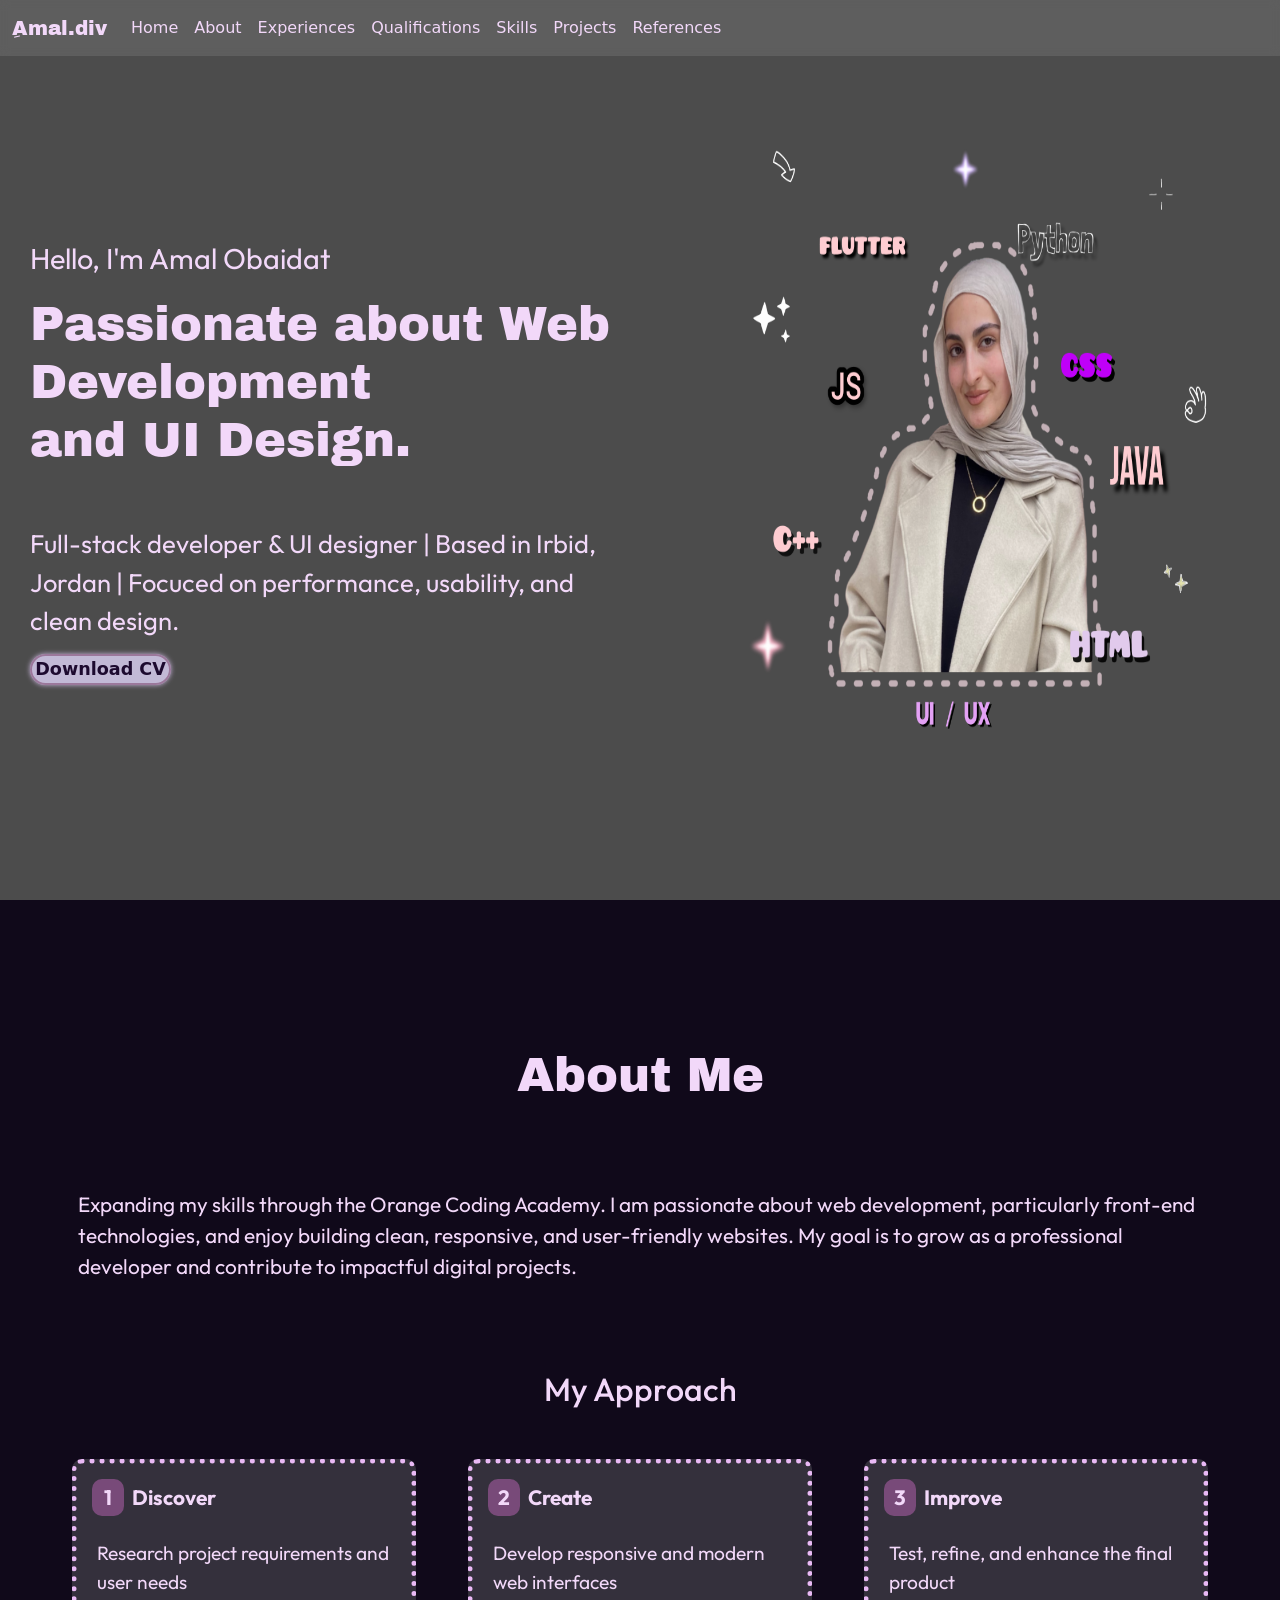
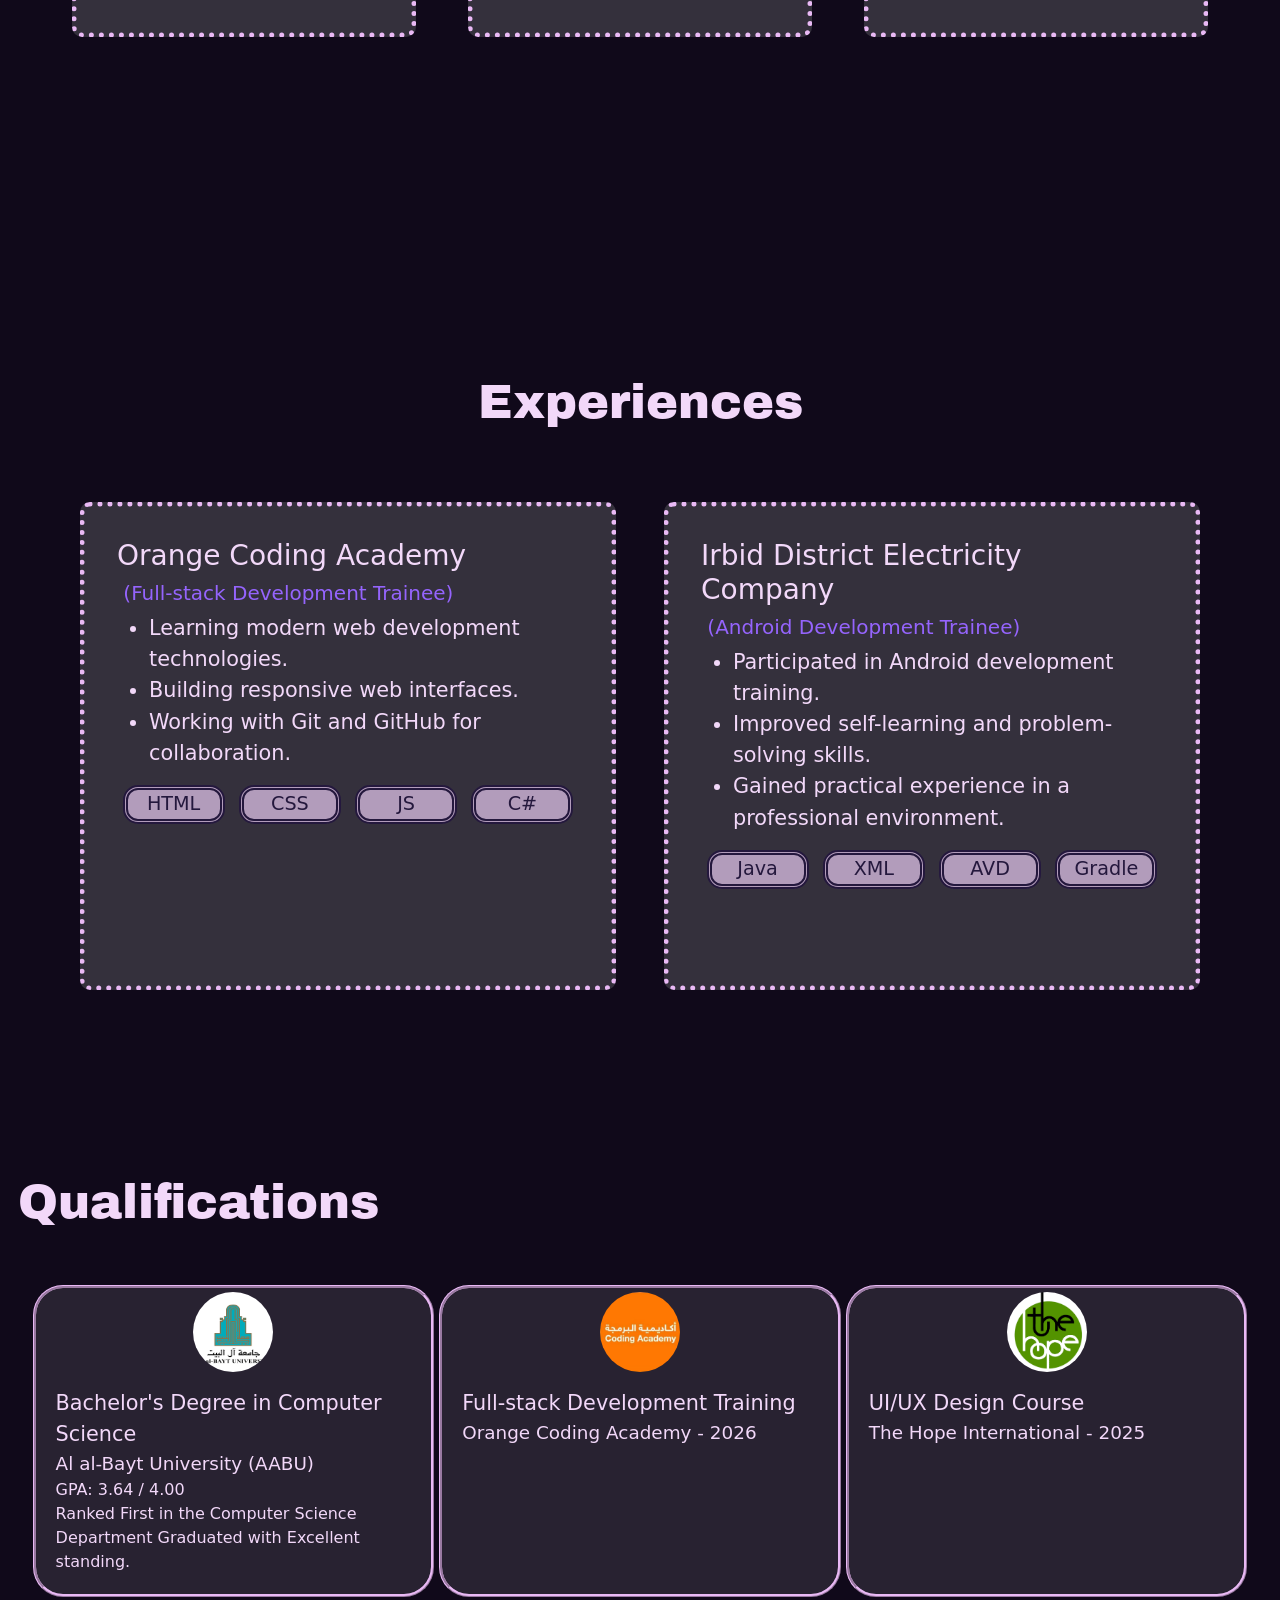
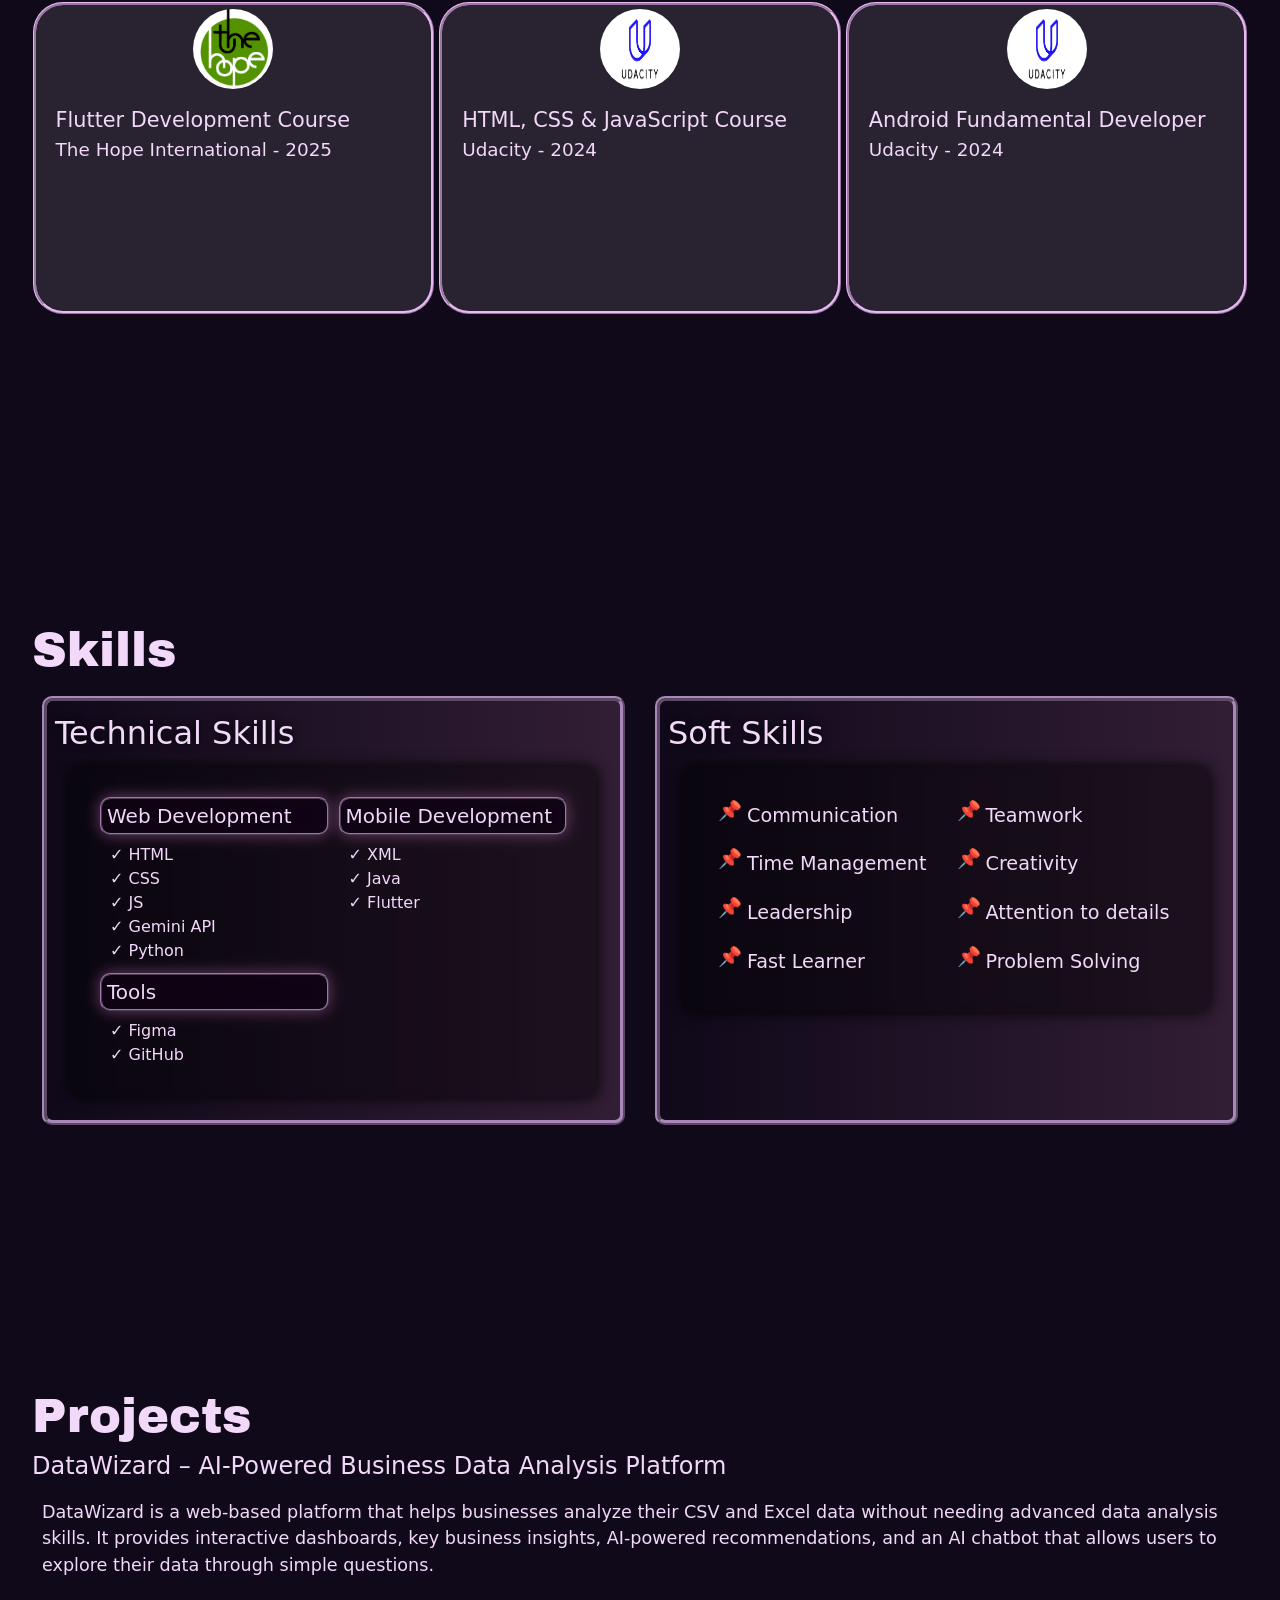
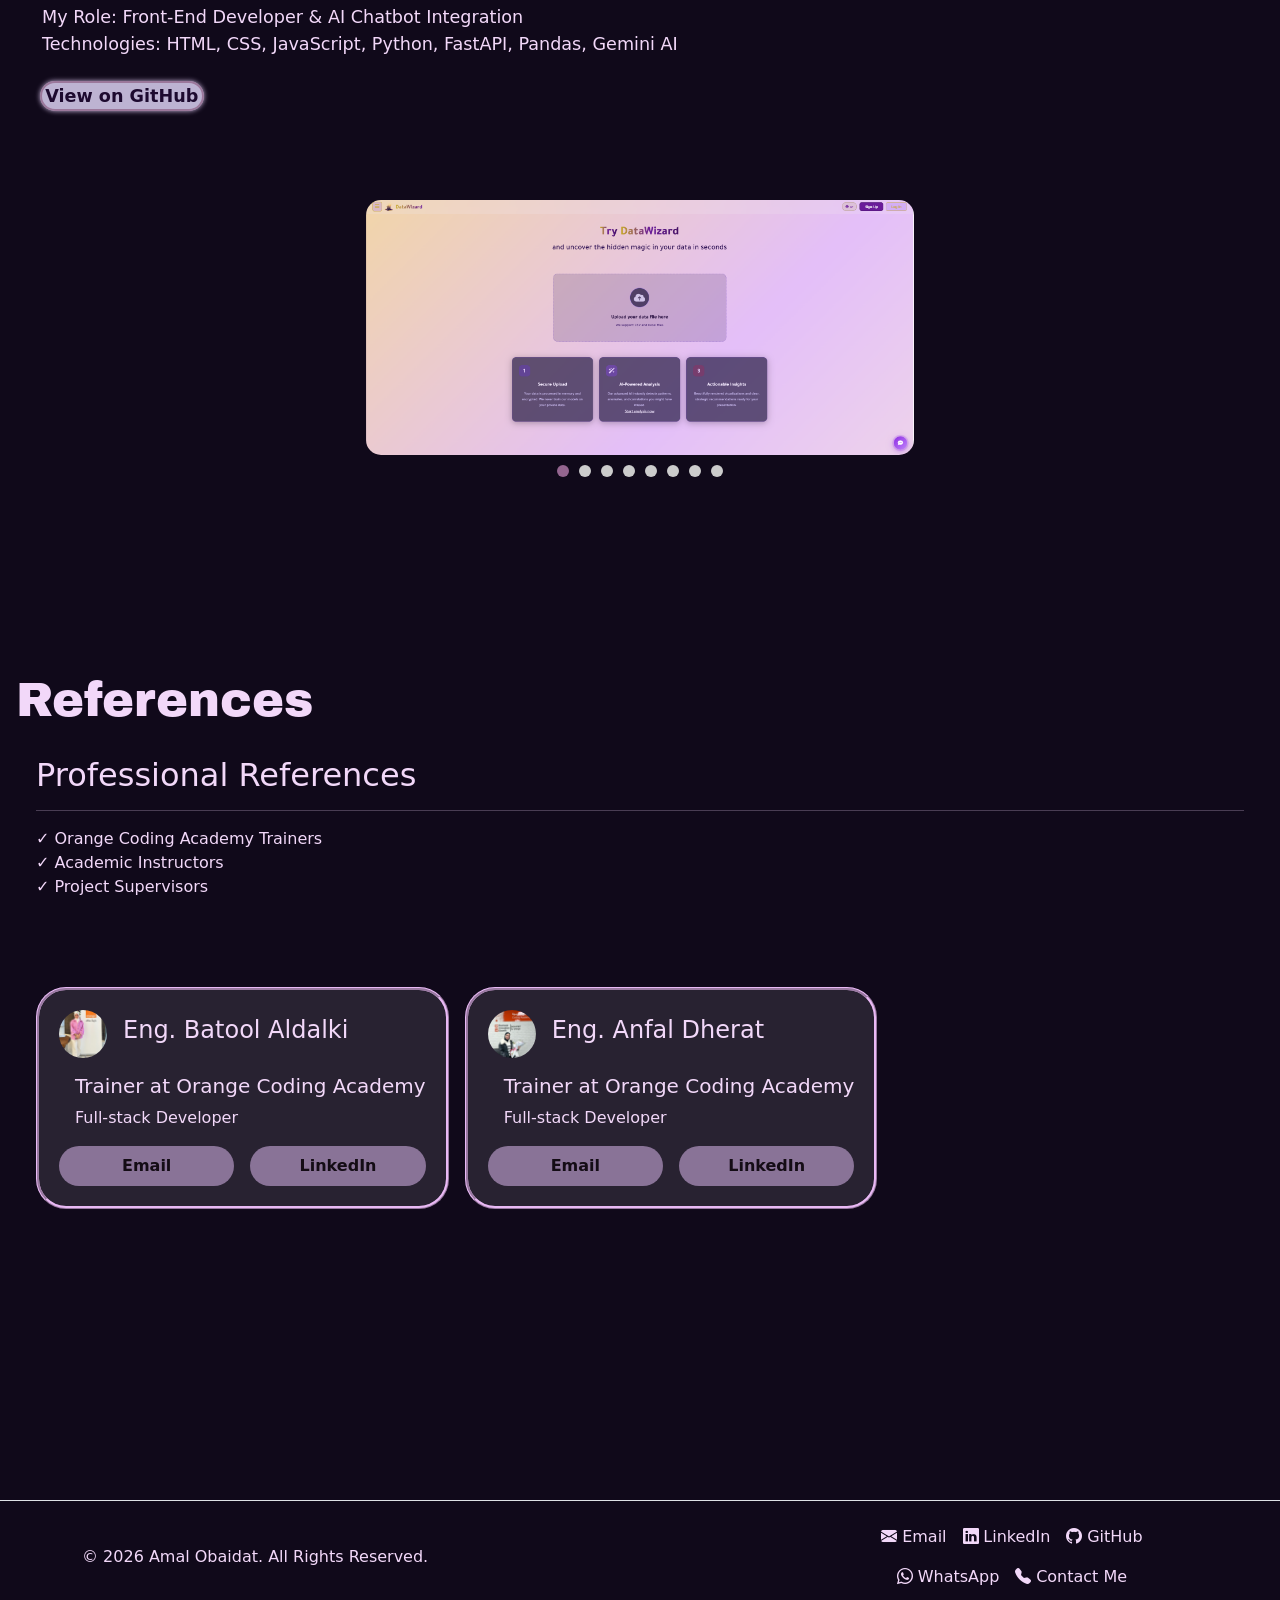
==== commit ac56925c: "r" ====
--- a/index.html
+++ b/index.html
@@ -52,6 +52,10 @@
         </div>
     </nav>
     <section class="hero">
+        <video autoplay playsinline muted loop class="backVideo">
+            <source src="videos/back.mp4" type="video/mp4" >
+        </video>
+        <div class="over"></div>
         <div class="mainHero">
 
             <div class="grid2">
@@ -343,8 +347,8 @@
                         <h5 class="head5 refHead">Trainer at Orange Coding Academy</h5>
                         <p>Full-stack Developer</p>
                         <div class="RContact">
-                            <a href="mailto:gt.batool.aldalki@orange.com">Email</a>
-                            <a href="https://www.linkedin.com/in/batool-walid-b33894228/">LinkedIn</a>
+                            <a href="mailto:gt.batool.aldalki@orange.com" target="_blank">Email</a>
+                            <a href="https://www.linkedin.com/in/batool-walid-b33894228/" target="_blank">LinkedIn</a>
                         </div>
 
                     </div>
@@ -360,8 +364,8 @@
                         <h5 class="head5 refHead">Trainer at Orange Coding Academy</h5>
                         <p>Full-stack Developer</p>
                         <div class="RContact">
-                            <a href="mailto:gt.anfal.daharat@orange.com">Email</a>
-                            <a href="https://www.linkedin.com/in/anfal-dherat/">LinkedIn</a>
+                            <a href="mailto:gt.anfal.daharat@orange.com" target="_blank">Email</a>
+                            <a href="https://www.linkedin.com/in/anfal-dherat/" target="_blank">LinkedIn</a>
 
                         </div>
                     </div>
--- a/home.css
+++ b/home.css
@@ -41,14 +41,28 @@
 }
 
 .mainHero {
-    padding: 10px;
-    height: 100vh;
-    background-image: url(images/PBack.jpg);
+    position: relative;
     background-repeat: no-repeat;
     background-size: cover;
-    display: flex;
-}
-
+    padding: 10px;
+    height: 100dvh;
+    overflow: hidden;
+    display: flex;
+    z-index: 2;
+}
+.backVideo{
+    position: absolute;
+    width: 100%;
+    height: 100%;
+    z-index: -2000;
+    object-fit: cover;
+}
+.over{
+    position: absolute;
+    background: rgba(0, 0, 0, 0.7);
+    inset: 0;
+    z-index: -1;
+}
 .grid2 {
     padding: 20px;
     flex: 1;
@@ -692,23 +706,24 @@
 
     .qualiCards {
         padding: 20px;
+        
     }
 
     .icon img {
-        width: 2rem;
-        height: 2rem;
+        width: 1.5rem;
+        height: 1.5rem;
     }
 
     .qualiName {
-        font-size: 1rem;
+        font-size: 0.8rem;
     }
 
     .from {
-        font-size: 0.8rem;
+        font-size: 0.6rem;
     }
 
     .moreDetails {
-        font-size: 0.7rem;
+        font-size: 0.5rem;
     }
 
 }
@@ -972,7 +987,7 @@
     height: 100dvh;
     display: flex;
     flex-direction: column;
-    padding: 1rem;
+    padding: 2rem;
 
 }
 
@@ -1074,6 +1089,9 @@
 }
 
 @media (max-width:480px) {
+    .projects{
+        padding: 1rem;
+    }
     .proName p {
         padding: 5px;
         font-size: 0.8rem;
@@ -1103,6 +1121,7 @@
 }
 
 @media (min-width:481px) and (max-width:768px) {
+    
     .proName p{
         font-size: 1rem;
     }
@@ -1157,9 +1176,6 @@
 
 .refPoint {
     height: 100%;
-    display: flex;
-    flex-direction: column;
-    justify-content: space-between;
 }
 
 .refCards{
@@ -1177,12 +1193,10 @@
     justify-content: start;
     
 }
-.RCard1 p{
+.RCard1 p, .RCard2 p{
     padding-left: 1rem;
 }
-.RCard2 p{
-     padding-left: 1rem;
-}
+
 .nameImg{
     display: flex;
     justify-items: center;
